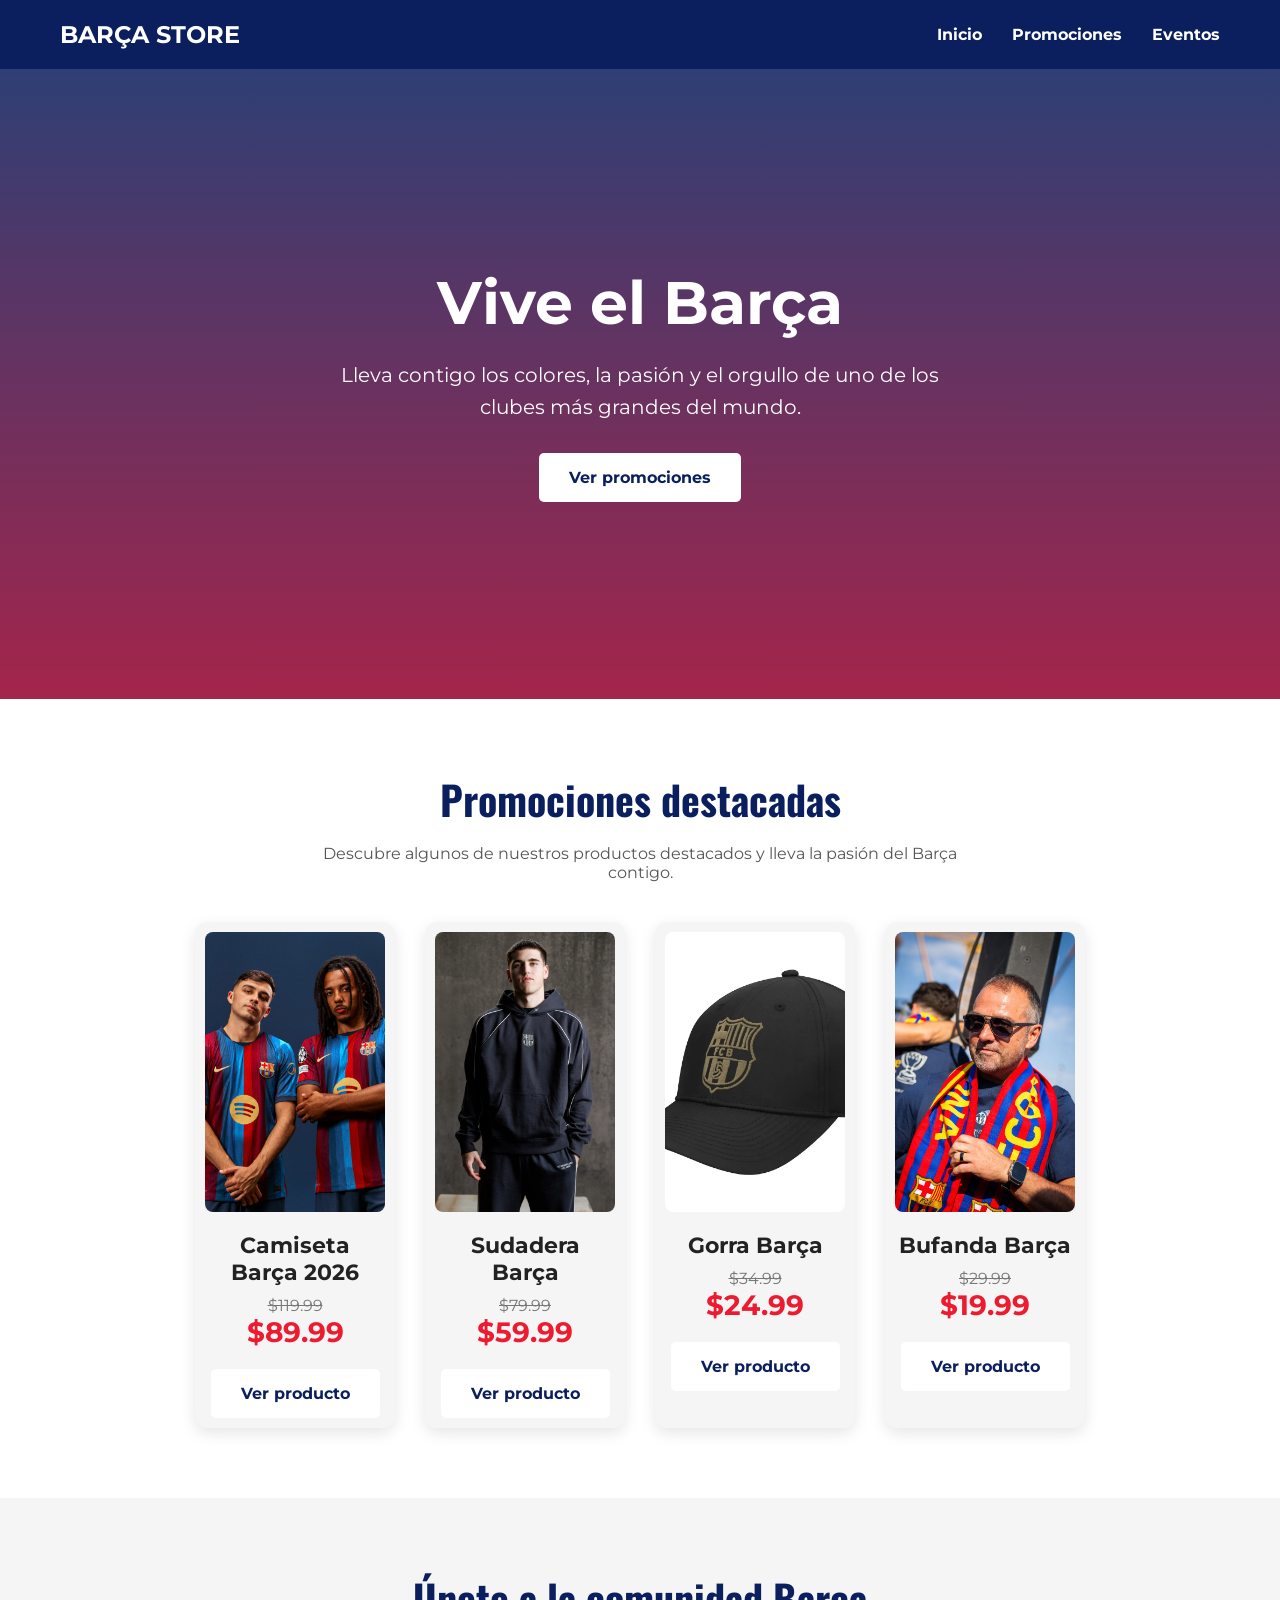
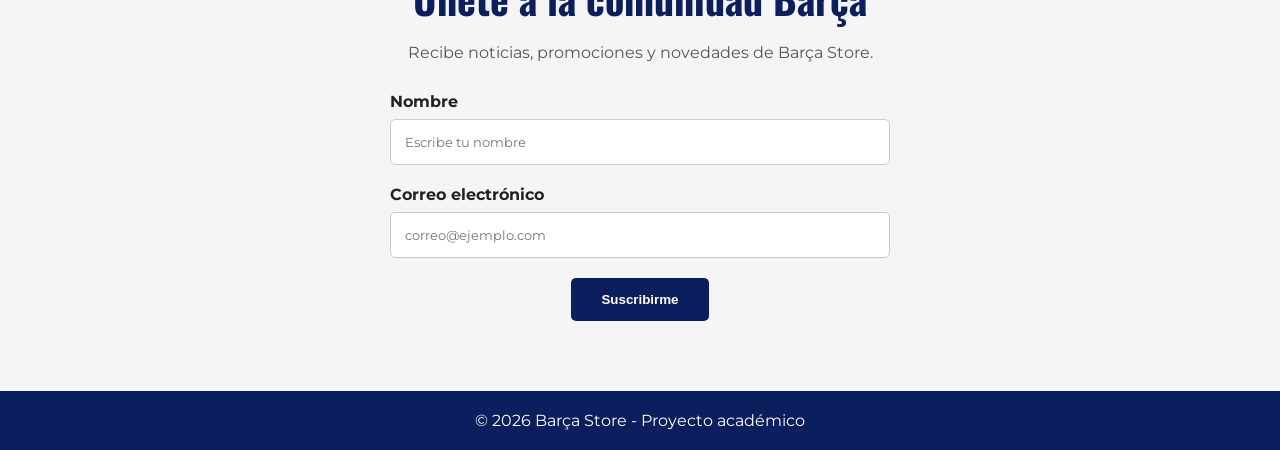
==== index.html @ 4870a5f3 "Fix index filename" ====
<!DOCTYPE html>
<html lang="es">

<head>

    <meta charset="UTF-8">

    <meta name="viewport" content="width=device-width, initial-scale=1.0">

    <title>Barça Store</title>

    <link rel="stylesheet" href="Styles.css">

    <!-- Google Fonts -->
    <link rel="preconnect" href="https://fonts.googleapis.com">
    <link rel="preconnect" href="https://fonts.gstatic.com" crossorigin>

    <link href="https://fonts.googleapis.com/css2?family=Montserrat:wght@400;500;600;700&family=Oswald:wght@400;500;600;700&display=swap" rel="stylesheet">

</head>


<body>


    <!-- Barra de navegación -->
    <header>

        <nav class="navbar">

            <div class="logo">
                BARÇA STORE
            </div>

            <ul class="nav-links">

                <li>
                    <a href="index.html">Inicio</a>
                </li>

                <li>
                    <a href="promociones.html">Promociones</a>
                </li>

                <li>
                    <a href="eventos.html">Eventos</a>
                </li>

            </ul>

        </nav>

    </header>


    <!-- Contenido principal -->
    <main>


        <!-- Hero -->
        <section class="hero">

            <div class="hero-content">

                <h1>Vive el Barça</h1>

                <p>
                    Lleva contigo los colores, la pasión y el orgullo
                    de uno de los clubes más grandes del mundo.
                </p>

                <a href="promociones.html" class="btn">
                    Ver promociones
                </a>

            </div>

        </section>


        <!-- Promociones destacadas -->
        <section class="promociones">

            <h2>Promociones destacadas</h2>

            <p class="promociones-intro">
                Descubre algunos de nuestros productos destacados
                y lleva la pasión del Barça contigo.
            </p>


            <div class="productos">


                <!-- Producto 1 -->
                <div class="producto">

                    <div class="producto-imagen">

                        <img src="Images/Camiseta.webp"
                             alt="Camiseta del Barça">

                    </div>

                    <h3>Camiseta Barça 2026</h3>

                    <p class="precio-anterior">
                        $119.99
                    </p>

                    <p class="precio">
                        $89.99
                    </p>

                    <a href="promociones.html" class="btn">
                        Ver producto
                    </a>

                </div>


                <!-- Producto 2 -->
                <div class="producto">

                    <div class="producto-imagen">

                        <img src="Images/Sudadera.webp"
                             alt="Sudadera del Barça">

                    </div>

                    <h3>Sudadera Barça</h3>

                    <p class="precio-anterior">
                        $79.99
                    </p>

                    <p class="precio">
                        $59.99
                    </p>

                    <a href="promociones.html" class="btn">
                        Ver producto
                    </a>

                </div>


                <!-- Producto 3 -->
                <div class="producto">

                    <div class="producto-imagen">

                        <img src="Images/Gorra.webp"
                             alt="Gorra del Barça">

                    </div>

                    <h3>Gorra Barça</h3>

                    <p class="precio-anterior">
                        $34.99
                    </p>

                    <p class="precio">
                        $24.99
                    </p>

                    <a href="promociones.html" class="btn">
                        Ver producto
                    </a>

                </div>


                <!-- Producto 4 -->
                <div class="producto">

                    <div class="producto-imagen">

                        <img src="Images/Bufanda.webp"
                             alt="Bufanda del Barça">

                    </div>

                    <h3>Bufanda Barça</h3>

                    <p class="precio-anterior">
                        $29.99
                    </p>

                    <p class="precio">
                        $19.99
                    </p>

                    <a href="promociones.html" class="btn">
                        Ver producto
                    </a>

                </div>


            </div>

        </section>


        <!-- Formulario de suscripción -->
        <section class="suscripcion">

            <h2>Únete a la comunidad Barça</h2>

            <p>
                Recibe noticias, promociones y novedades de Barça Store.
            </p>


            <form>

                <label for="nombre">
                    Nombre
                </label>

                <input
                    type="text"
                    id="nombre"
                    name="nombre"
                    placeholder="Escribe tu nombre"
                >


                <label for="email">
                    Correo electrónico
                </label>

                <input
                    type="email"
                    id="email"
                    name="email"
                    placeholder="correo@ejemplo.com"
                >


                <button type="submit">
                    Suscribirme
                </button>

            </form>

        </section>


    </main>


    <!-- Pie de página -->
    <footer>

        <p>
            © 2026 Barça Store - Proyecto académico
        </p>

    </footer>


</body>

</html>
---- Styles.css ----
* {
    margin: 0;
    padding: 0;
    box-sizing: border-box;
}


body {
    font-family: 'Montserrat', sans-serif;    background-color: #f5f5f5;
    color: #222;
    
}


/* Barra de navegación */

.navbar {
    background-color: #0b1f5e;
    color: white;

    display: flex;
    justify-content: space-between;
    align-items: center;

    padding: 20px 60px;
}

.logo {
    font-size: 24px;
    font-weight: bold;
    
}

.nav-links {
    display: flex;
    list-style: none;
    gap: 30px;
}

.nav-links a {
    color: white;
    text-decoration: none;
    font-weight: bold;
}

.nav-links a:hover {
    color: #ed1b2f;
}


/* Hero */

.hero {
    min-height: 70vh;

    display: flex;
    align-items: center;
    justify-content: center;

    text-align: center;

    background: linear-gradient(
        rgba(11, 31, 94, 0.85),
        rgba(150, 0, 45, 0.85)
    );
}

.hero-content {
    color: white;
    max-width: 700px;
    padding: 20px;
}

.hero h1 {
    font-size: 60px;
    margin-bottom: 20px;
    .logo,
.hero h1 {
    font-family: 'Oswald', sans-serif;
}
}

.hero p {
    font-size: 20px;
    line-height: 1.6;
    margin-bottom: 30px;
}


/* Botón */

.btn {
    display: inline-block;

    background-color: white;
    color: #0b1f5e;

    padding: 15px 30px;

    text-decoration: none;
    font-weight: bold;

    border-radius: 5px;

    transition: 0.3s;
}

.btn:hover {
    background-color: #ed1b2f;
    color: white;
}


/* Footer */

footer {
    background-color: #0b1f5e;
    color: white;

    text-align: center;

    padding: 20px;
}

/* Sección de promociones */

.promociones {
    padding: 70px 60px;
    text-align: center;
    background-color: #ffffff;
}

.promociones h2 {
    font-family: 'Oswald', sans-serif;
    font-size: 40px;
    color: #0b1f5e;
    margin-bottom: 15px;
}

.promociones-intro {
    max-width: 700px;
    margin: 0 auto 40px;
    color:#555;
}


/* Contenedor de productos */

.productos {
    display: flex;
    justify-content: center;
    gap: 30px;
    flex-wrap: wrap;} 


/* Tarjeta */

.producto {
    width: 200px;
    background-color: #f5f5f5;
    padding: 10px;
    border-radius: 12px;
    box-shadow: 0 5px 15px rgba(0, 0, 0, 0.1);
}


/* Imagen */

.producto-imagen {
    width: 100%;
    height: 280px;
    overflow: hidden;
    border-radius: 8px;
    margin-bottom: 20px;
}

.producto-imagen img {
    width: 100%;
    height: 100%;
    object-fit: cover;
}


/* Información del producto */

.producto h3 {
    font-size: 22px;
    margin-bottom: 10px;
}

.precio-anterior {
    text-decoration: line-through;
    color: #777;
}

.precio {
    font-size: 28px;
    font-weight: bold;
    color: #ed1b2f;
    margin-bottom: 20px;
}
/* Formulario de suscripción */
.suscripcion {
    padding: 70px 60px;
    text-align: center;
    background-color: #f5f5f5;
}

.suscripcion h2 {
    font-family: 'Oswald', sans-serif;
    font-size: 40px;
    color: #0b1f5e;
    margin-bottom: 15px;
}

.suscripcion p {
    margin-bottom: 30px;
    color: #555;
}

.suscripcion form {
    max-width: 500px;
    margin: 0 auto;
}

.suscripcion label {
    display: block;
    text-align: left;
    margin-bottom: 8px;
    font-weight: bold;
}

.suscripcion input {
    width: 100%;
    padding: 14px;
    margin-bottom: 20px;
    border: 1px solid #ccc;
    border-radius: 5px;
    font-family: 'Montserrat', sans-serif;
}

.suscripcion button {
    background-color: #0b1f5e;
    color: white;
    padding: 14px 30px;
    border: none;
    border-radius: 5px;
    font-weight: bold;
    cursor: pointer;
}

.suscripcion button:hover {
    background-color: #ed1b2f;
}

/* Diseño para celulares */
@media (max-width: 768px) {

    .navbar {
        padding: 20px;
        flex-direction: column;
        gap: 20px;
    }

    .nav-links {
        gap: 15px;
    }

    .hero h1 {
        font-size: 40px;
    }

    .hero p {
        font-size: 16px;
    }

    .promociones {
        padding: 50px 20px;
    }

    .productos {
        flex-direction: column;
        align-items: center;
    }

    .producto {
        width: 100%;
        max-width: 350px;
    }

    .suscripcion {
        padding: 50px 20px;
    }

}
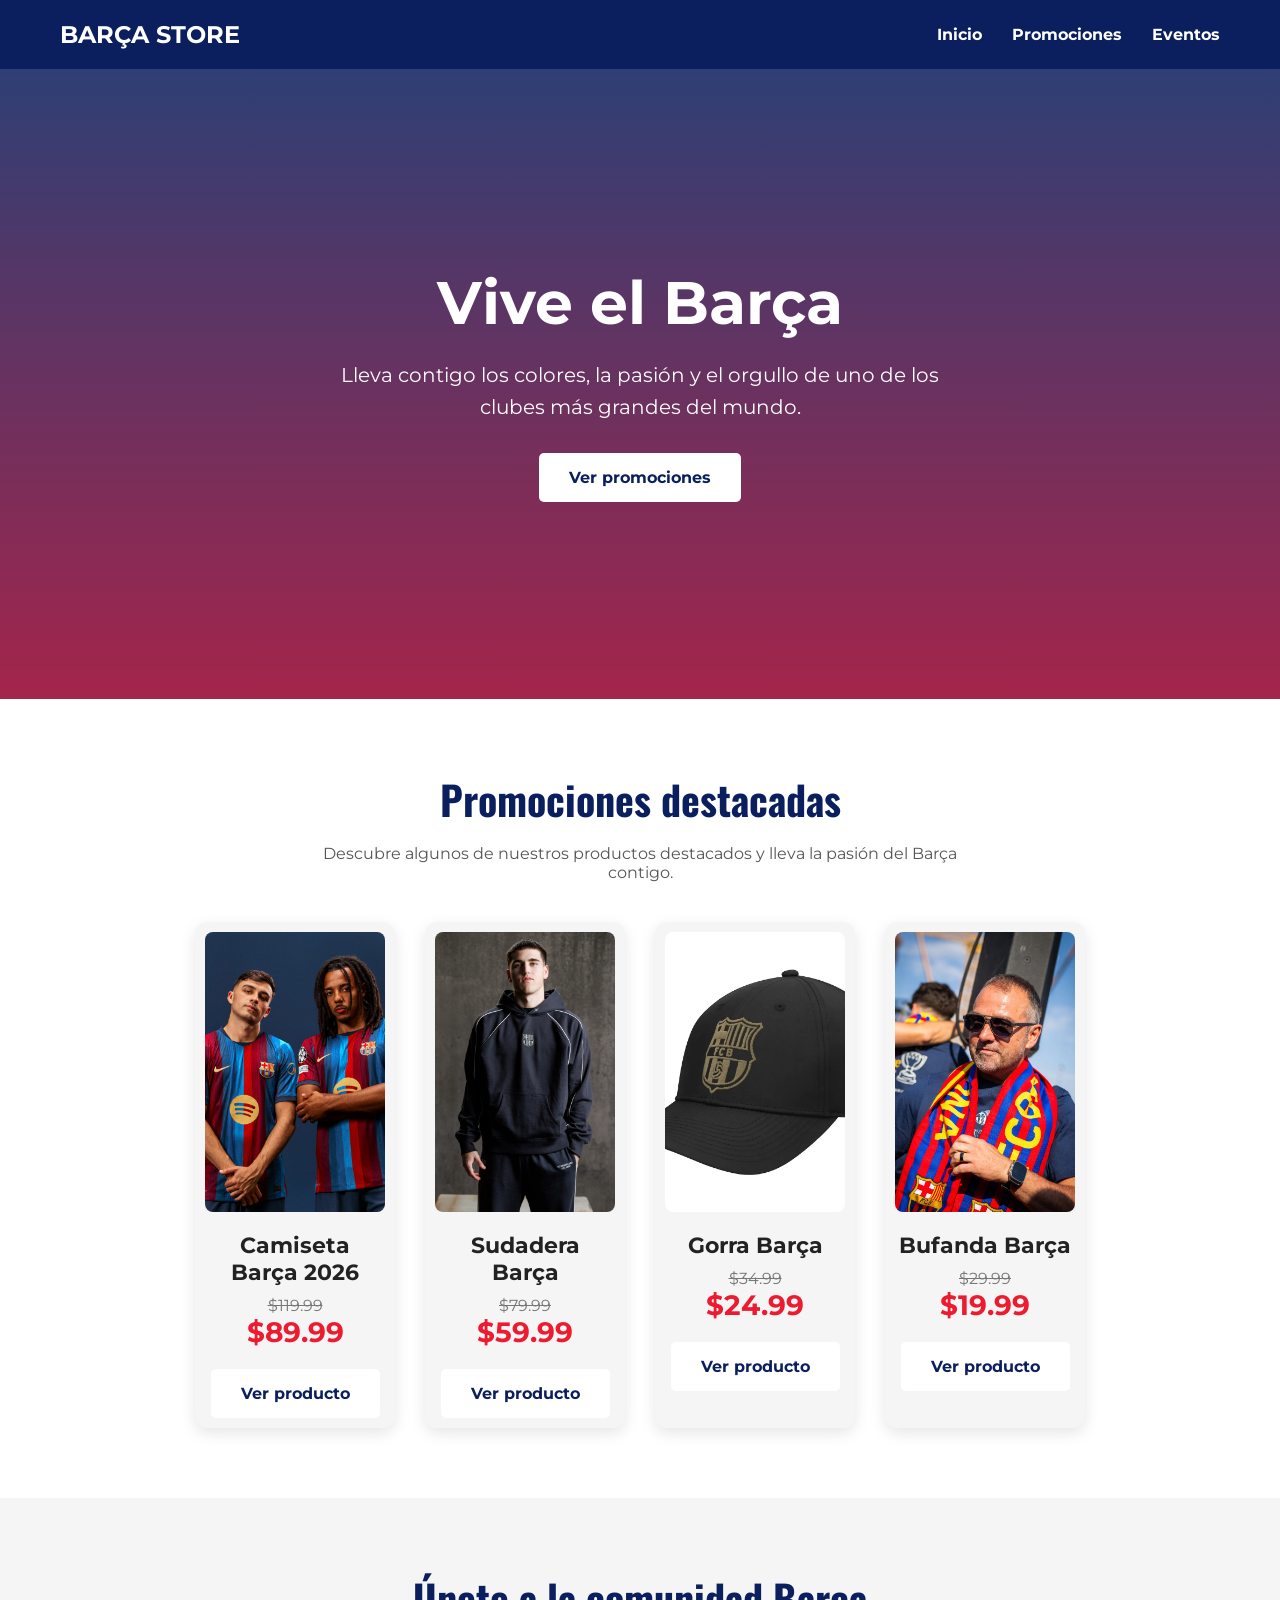
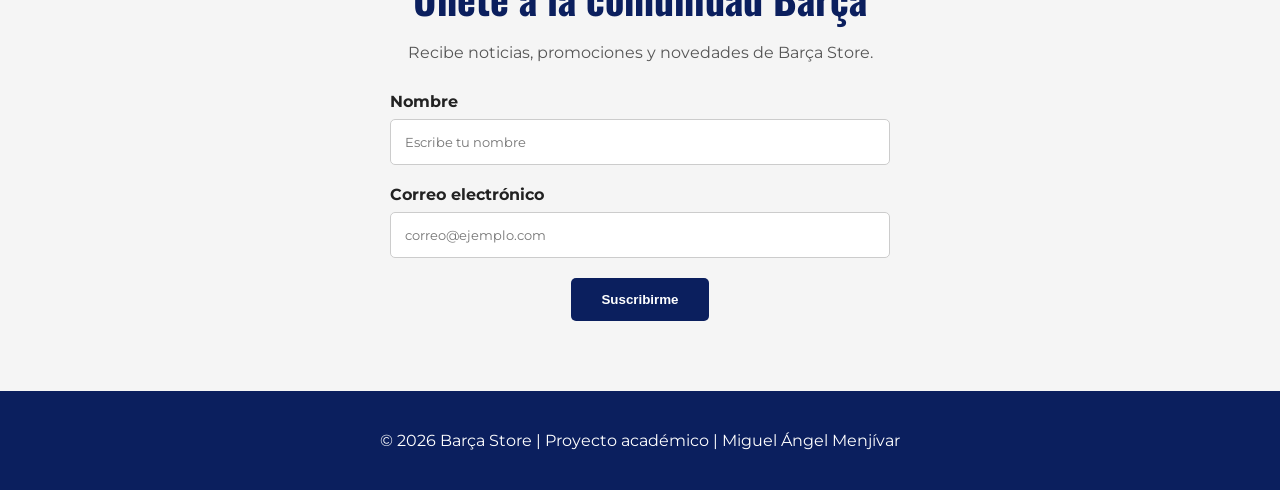
==== commit dcadb18f: "Update footer" ====
--- a/index.html
+++ b/index.html
@@ -257,8 +257,9 @@
     <footer>
 
         <p>
-            © 2026 Barça Store - Proyecto académico
-        </p>
+<footer>
+    © 2026 Barça Store | Proyecto académico | Miguel Ángel Menjívar
+</footer>        </p>
 
     </footer>
 
